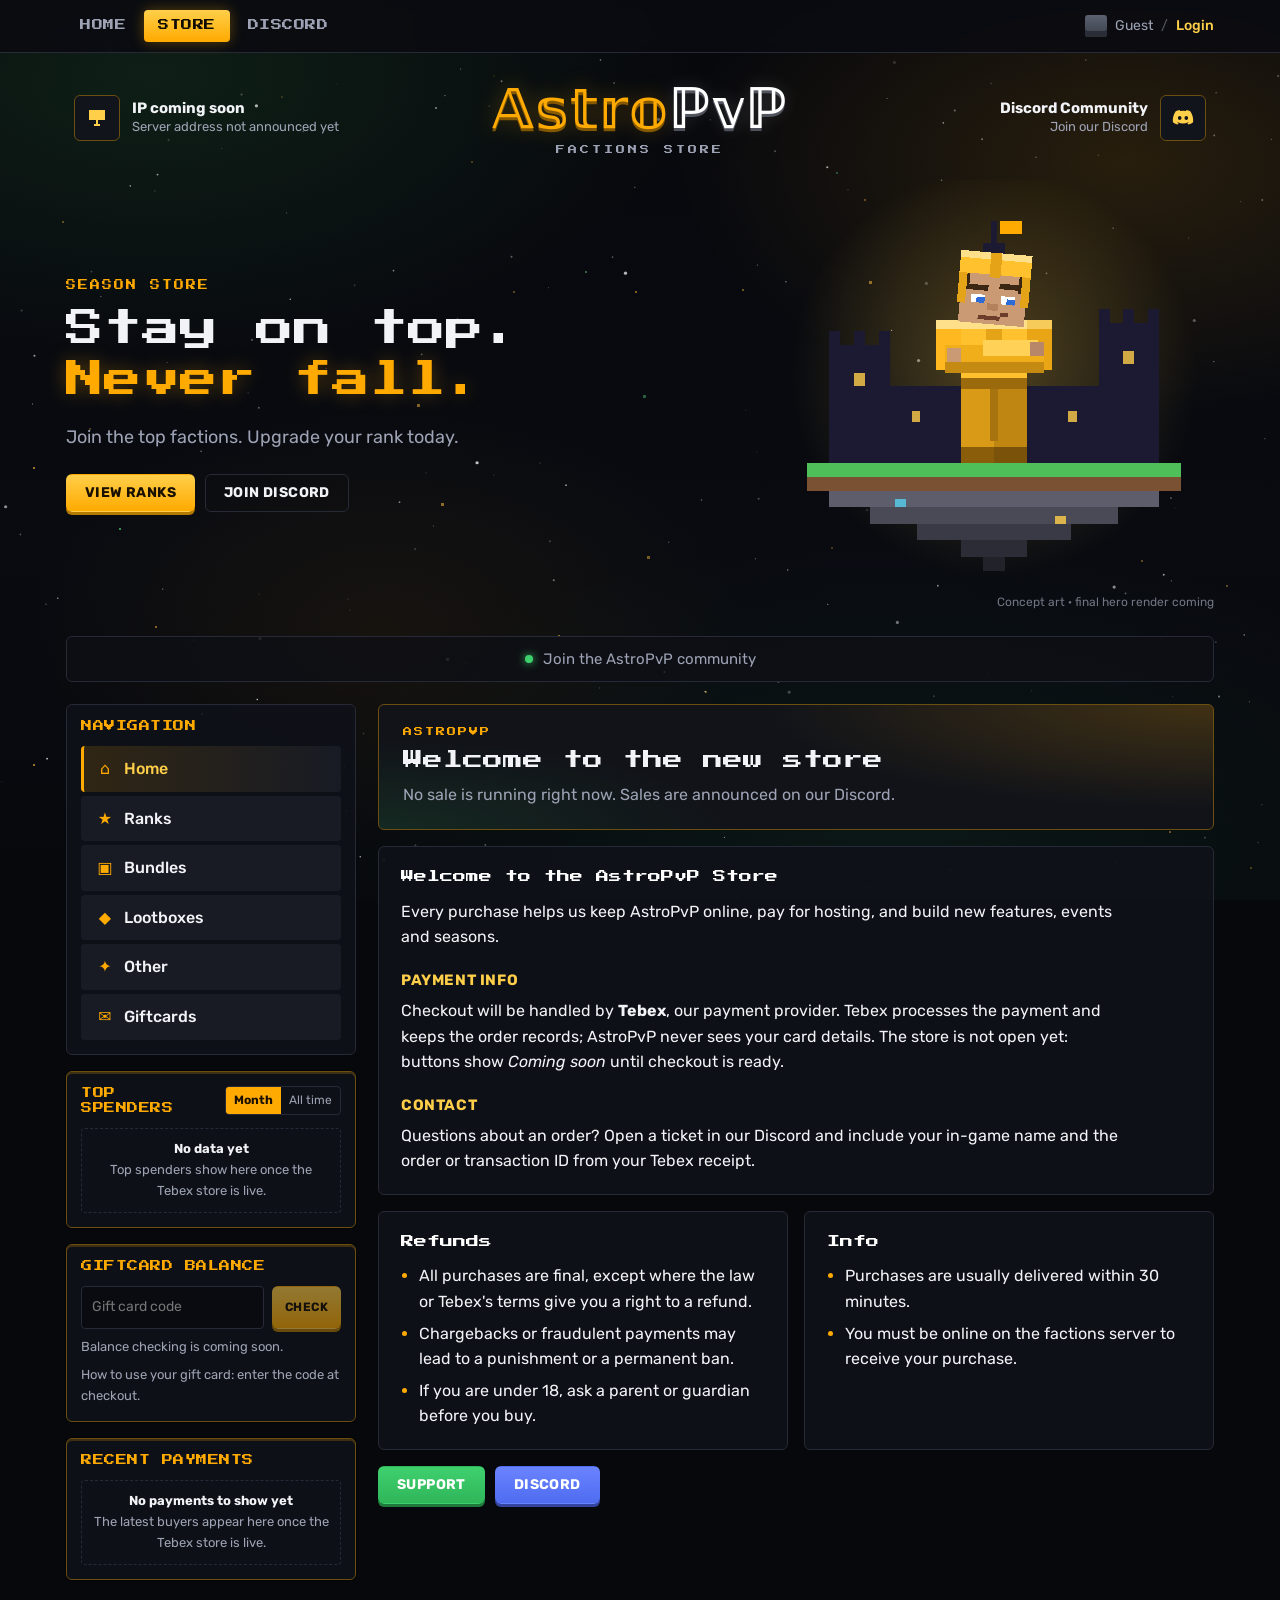
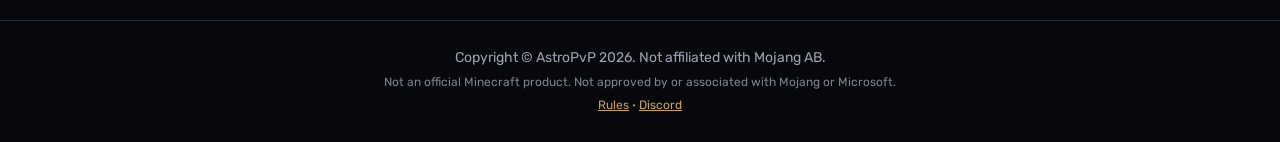
==== store/index.html @ b53cf750 "Add AstroPvP store page (Tebex-ready, placeholders for live data) New /store/: loader, animated spac" ====
<!DOCTYPE html>
<html lang="en">
<head>
<meta charset="utf-8">
<meta name="viewport" content="width=device-width, initial-scale=1">
<title>AstroPvP Store</title>
<meta name="description" content="AstroPvP store: ranks, bundles, lootboxes and gift cards for the AstroPvP factions server.">
<meta name="theme-color" content="#07080c">
<link rel="preconnect" href="https://fonts.googleapis.com">
<link rel="preconnect" href="https://fonts.gstatic.com" crossorigin>
<link href="https://fonts.googleapis.com/css2?family=Press+Start+2P&family=Rubik:wght@400;500;700&display=swap" rel="stylesheet">
<link rel="stylesheet" href="store.css?v=4">
<script>document.documentElement.classList.add('js');</script>
</head>
<body>

<!-- 1. Loading screen (removed on load, hard cap 1.5 s) -->
<div class="loader" id="loader" aria-hidden="true">
  <div class="loader-stack">
    <i style="--x:0;--y:0;--n:0"></i><i style="--x:1;--y:0;--n:1"></i><i style="--x:2;--y:0;--n:2"></i>
    <i style="--x:0.5;--y:1;--n:3"></i><i style="--x:1.5;--y:1;--n:4"></i>
    <i style="--x:1;--y:2;--n:5"></i>
  </div>
</div>

<!-- 2. Background: CSS nebula + canvas stars/particles -->
<div class="space-glow" aria-hidden="true"></div>
<canvas class="sky" id="sky" aria-hidden="true"></canvas>

<a class="skip" href="#main">Skip to content</a>

<!-- 3. Top bar -->
<nav class="topbar" aria-label="Site">
  <div class="wrap topbar-in">
    <ul class="topnav">
      <li><a href="../">Home</a></li>
      <li><a href="./" aria-current="page" class="active">Store</a></li>
      <li><a href="https://discord.gg/NtYpkCzpMy" data-link="discord" target="_blank" rel="noopener">Discord</a></li>
    </ul>
    <div class="account">
      <span class="guest" aria-hidden="true"></span>
      <span>Guest</span>
      <span class="sep" aria-hidden="true">/</span>
      <a href="#" id="login" class="login">Login</a>
    </div>
  </div>
</nav>

<!-- Header: IP / logo / Discord -->
<header class="masthead">
  <div class="wrap masthead-in">
    <button class="head-card ip-card" id="ipCard" type="button">
      <span class="head-ico" aria-hidden="true"><svg viewBox="0 0 24 24"><path d="M4 4h16v10H4zM9 18h6v2H9zM11 14h2v4h-2z" fill="currentColor"/></svg></span>
      <span class="head-txt">
        <b id="ipText">IP coming soon</b>
        <small id="ipHint">Server address not announced yet</small>
      </span>
    </button>

    <a class="logo" href="./" aria-label="AstroPvP store home">
      <span class="logo-word"><span class="logo-a">𝔸𝕤𝕥𝕣𝕠</span><span class="logo-p">ℙ𝕧ℙ</span></span>
      <small>Factions Store</small>
    </a>

    <a class="head-card discord-card" href="https://discord.gg/NtYpkCzpMy" data-link="discord" target="_blank" rel="noopener">
      <span class="head-txt right">
        <b>Discord Community</b>
        <small id="discordHint">Join our Discord</small>
      </span>
      <span class="head-ico" aria-hidden="true"><svg viewBox="0 0 24 24"><path fill="currentColor" d="M19.3 5.3A16 16 0 0 0 15.4 4l-.5 1a14.7 14.7 0 0 0-5.8 0L8.6 4a16 16 0 0 0-3.9 1.3C2.2 9 1.6 12.6 1.9 16.2a16 16 0 0 0 4.8 2.4l1-1.6c-.6-.2-1.1-.5-1.6-.8l.4-.3a11.4 11.4 0 0 0 11 0l.4.3-1.6.8 1 1.6a16 16 0 0 0 4.8-2.4c.4-4.2-.7-7.8-2.8-10.9ZM8.7 14c-1 0-1.8-.9-1.8-2s.8-2 1.8-2 1.8.9 1.8 2-.8 2-1.8 2Zm6.6 0c-1 0-1.8-.9-1.8-2s.8-2 1.8-2 1.8.9 1.8 2-.8 2-1.8 2Z"/></svg></span>
    </a>
  </div>
</header>

<!-- 7. Hero -->
<section class="wrap hero" aria-labelledby="heroTitle">
  <div class="hero-copy">
    <p class="eyebrow">Season store</p>
    <h1 id="heroTitle">Stay on top.<br><span>Never fall.</span></h1>
    <p class="hero-sub">Join the top factions. Upgrade your rank today.</p>
    <div class="hero-cta">
      <a class="btn gold" href="#ranks">View ranks</a>
      <a class="btn ghost" href="https://discord.gg/NtYpkCzpMy" data-link="discord" target="_blank" rel="noopener">Join Discord</a>
    </div>
  </div>
  <figure class="hero-art" id="heroArt">
    <!-- Original pixel concept (placeholder). A finished render can replace it: config.js -> heroImage -->
    <svg viewBox="0 0 320 300" role="img" aria-labelledby="heroArtTitle" shape-rendering="crispEdges">
      <title id="heroArtTitle">Concept art: a player in heroic gold armour, arms crossed, standing on a floating castle island in space</title>
      <defs>
        <radialGradient id="glow" cx="50%" cy="50%" r="50%"><stop offset="0" stop-color="#ffcf4a" stop-opacity=".28"/><stop offset="1" stop-color="#ffcf4a" stop-opacity="0"/></radialGradient>
      </defs>
      <circle cx="160" cy="140" r="150" fill="url(#glow)"/>
      <!-- castle silhouette -->
      <g fill="#1c1a33">
        <rect x="40" y="120" width="44" height="90"/><rect x="40" y="110" width="8" height="10"/><rect x="58" y="110" width="8" height="10"/><rect x="76" y="110" width="8" height="10"/>
        <rect x="236" y="104" width="44" height="106"/><rect x="236" y="94" width="8" height="10"/><rect x="254" y="94" width="8" height="10"/><rect x="272" y="94" width="8" height="10"/>
        <rect x="84" y="150" width="152" height="60"/>
        <rect x="140" y="70" width="40" height="80"/><rect x="152" y="46" width="16" height="24"/><rect x="158" y="30" width="4" height="16"/>
      </g>
      <g fill="#ffcf4a" opacity=".8">
        <rect x="58" y="140" width="8" height="10"/><rect x="254" y="124" width="8" height="10"/><rect x="156" y="90" width="8" height="12"/>
        <rect x="100" y="168" width="6" height="8"/><rect x="214" y="168" width="6" height="8"/>
      </g>
      <rect x="164" y="30" width="16" height="9" fill="#ffaa00"/>
      <!-- floating island -->
      <g>
        <rect x="24" y="206" width="272" height="10" fill="#4fbf5a"/>
        <rect x="24" y="216" width="272" height="10" fill="#7a5233"/>
        <rect x="40" y="226" width="240" height="12" fill="#5d5d6b"/>
        <rect x="70" y="238" width="180" height="12" fill="#4a4a57"/>
        <rect x="104" y="250" width="112" height="12" fill="#3a3a46"/>
        <rect x="136" y="262" width="48" height="12" fill="#2c2c36"/>
        <rect x="152" y="274" width="16" height="10" fill="#22222b"/>
        <rect x="88" y="232" width="8" height="6" fill="#55e0ff" opacity=".7"/><rect x="204" y="244" width="8" height="6" fill="#ffcf4a" opacity=".8"/>
      </g>
      <!-- player: head 8u, body 8x12u, u = 6 -->
      <g transform="translate(112 54)">
        <!-- legs -->
        <rect x="24" y="96" width="24" height="56" fill="#d99a17"/><rect x="48" y="96" width="24" height="56" fill="#c08612"/>
        <rect x="24" y="140" width="24" height="12" fill="#8a5d0b"/><rect x="48" y="140" width="24" height="12" fill="#7a520a"/>
        <rect x="45" y="96" width="6" height="40" fill="#a8740f"/>
        <!-- torso / chestplate -->
        <rect x="24" y="48" width="48" height="50" fill="#ffc22e"/>
        <rect x="24" y="48" width="48" height="6" fill="#ffe08a"/>
        <rect x="42" y="54" width="12" height="18" fill="#e5a417"/>
        <rect x="24" y="90" width="48" height="8" fill="#9b6a0c"/>
        <!-- upper arms -->
        <rect x="6" y="48" width="18" height="36" fill="#ffb81f"/><rect x="72" y="48" width="18" height="36" fill="#e9a516"/>
        <rect x="6" y="48" width="18" height="6" fill="#ffe08a"/><rect x="72" y="48" width="18" height="6" fill="#f7cb5a"/>
        <!-- crossed forearms -->
        <rect x="12" y="66" width="72" height="14" fill="#f0ae1b"/>
        <rect x="12" y="78" width="72" height="8" fill="#c58a12"/>
        <rect x="40" y="62" width="40" height="12" fill="#ffd257"/>
        <rect x="14" y="68" width="10" height="10" fill="#c99a74"/><rect x="74" y="64" width="10" height="10" fill="#b8876a"/>
        <!-- head, tilted slightly down -->
        <g transform="rotate(5 48 24) translate(0 3)">
          <rect x="24" y="0" width="48" height="48" fill="#c99a74"/>
          <!-- hair under helmet -->
          <rect x="24" y="12" width="6" height="12" fill="#3b2614"/><rect x="66" y="12" width="6" height="12" fill="#3b2614"/>
          <!-- helmet -->
          <rect x="22" y="-4" width="52" height="16" fill="#ffc22e"/><rect x="22" y="-4" width="52" height="5" fill="#ffe08a"/>
          <rect x="22" y="12" width="6" height="22" fill="#e5a417"/><rect x="68" y="12" width="6" height="22" fill="#e5a417"/>
          <rect x="44" y="-4" width="8" height="18" fill="#e5a417"/>
          <!-- brows + eyes looking down -->
          <rect x="30" y="20" width="14" height="4" fill="#3b2614"/><rect x="52" y="18" width="14" height="4" fill="#3b2614"/>
          <rect x="32" y="27" width="10" height="6" fill="#ffffff"/><rect x="54" y="27" width="10" height="6" fill="#ffffff"/>
          <rect x="36" y="29" width="6" height="4" fill="#2d6bd6"/><rect x="58" y="29" width="6" height="4" fill="#2d6bd6"/>
          <rect x="44" y="33" width="8" height="5" fill="#b3815c"/>
          <!-- smirk: one corner up -->
          <rect x="38" y="42" width="16" height="3" fill="#6b3d2a"/><rect x="54" y="39" width="6" height="3" fill="#6b3d2a"/>
        </g>
      </g>
    </svg>
    <figcaption>Concept art · final hero render coming</figcaption>
  </figure>
</section>

<!-- 10. Community strip -->
<div class="wrap">
  <p class="community" id="community"><span class="dot" aria-hidden="true"></span><span id="communityText">Join the AstroPvP community</span></p>
</div>

<div class="wrap layout">
  <!-- 4. Sidebar -->
  <aside class="sidebar" aria-label="Store sidebar">
    <section class="box">
      <h2 class="box-h">Navigation</h2>
      <ul class="catnav" id="catnav">
        <li><a href="#home" data-cat="home"><span class="ico" aria-hidden="true">⌂</span>Home</a></li>
        <li><a href="#ranks" data-cat="ranks"><span class="ico" aria-hidden="true">★</span>Ranks</a></li>
        <li><a href="#bundles" data-cat="bundles"><span class="ico" aria-hidden="true">▣</span>Bundles</a></li>
        <li><a href="#lootboxes" data-cat="lootboxes"><span class="ico" aria-hidden="true">◆</span>Lootboxes</a></li>
        <li><a href="#other" data-cat="other"><span class="ico" aria-hidden="true">✦</span>Other</a></li>
        <li><a href="#giftcards" data-cat="giftcards"><span class="ico" aria-hidden="true">✉</span>Giftcards</a></li>
      </ul>
    </section>

    <!-- 9. Top Spenders -->
    <section class="box gold" aria-labelledby="tsH">
      <div class="box-row">
        <h2 class="box-h" id="tsH">Top Spenders</h2>
        <div class="seg" role="group" aria-label="Top spenders period">
          <button type="button" data-period="month" aria-pressed="true">Month</button>
          <button type="button" data-period="all" aria-pressed="false">All time</button>
        </div>
      </div>
      <ol class="spenders" id="spenders"></ol>
    </section>

    <!-- 11. Giftcard Balance -->
    <section class="box gold" aria-labelledby="gcH">
      <h2 class="box-h" id="gcH">Giftcard Balance</h2>
      <form class="gc-form" id="gcForm">
        <label class="sr" for="gcCode">Gift card code</label>
        <input id="gcCode" name="code" autocomplete="off" spellcheck="false" placeholder="Gift card code" disabled>
        <button class="btn gold sm" type="submit" disabled>Check</button>
      </form>
      <p class="note" id="gcNote">Balance checking is coming soon.</p>
      <p class="note">How to use your gift card: enter the code at checkout.</p>
    </section>

    <!-- 8. Recent Payments -->
    <section class="box gold" aria-labelledby="rpH">
      <h2 class="box-h" id="rpH">Recent Payments</h2>
      <div class="payments" id="payments"></div>
    </section>
  </aside>

  <!-- 5. Main area -->
  <main id="main" class="content" tabindex="-1">

    <!-- HOME -->
    <section class="panel-view" id="view-home" data-view="home" aria-labelledby="homeH">
      <div class="sale" id="sale">
        <p class="sale-tag">AstroPvP</p>
        <p class="sale-title" id="saleTitle">Welcome to the new store</p>
        <p class="sale-text" id="saleText">No sale is running right now. Sales are announced on our Discord.</p>
      </div>

      <article class="panel">
        <h2 class="panel-h" id="homeH">Welcome to the AstroPvP Store</h2>
        <p>Every purchase helps us keep AstroPvP online, pay for hosting, and build new features, events and seasons.</p>
        <h3>Payment info</h3>
        <p>Checkout will be handled by <b>Tebex</b>, our payment provider. Tebex processes the payment and keeps the order records; AstroPvP never sees your card details. The store is not open yet: buttons show <i>Coming soon</i> until checkout is ready.</p>
        <h3>Contact</h3>
        <p>Questions about an order? Open a ticket in our Discord and include your in-game name and the order or transaction ID from your Tebex receipt.</p>
      </article>

      <div class="two">
        <article class="panel">
          <h2 class="panel-h">Refunds</h2>
          <ul class="list">
            <li>All purchases are final, except where the law or Tebex's terms give you a right to a refund.</li>
            <li>Chargebacks or fraudulent payments may lead to a punishment or a permanent ban.</li>
            <li>If you are under 18, ask a parent or guardian before you buy.</li>
          </ul>
        </article>
        <article class="panel">
          <h2 class="panel-h">Info</h2>
          <ul class="list">
            <li>Purchases are usually delivered within 30 minutes.</li>
            <li>You must be online on the factions server to receive your purchase.</li>
          </ul>
        </article>
      </div>

      <div class="actions">
        <a class="btn green" href="https://discord.gg/NtYpkCzpMy" data-link="support" target="_blank" rel="noopener">Support</a>
        <a class="btn blue" href="https://discord.gg/NtYpkCzpMy" data-link="discord" target="_blank" rel="noopener">Discord</a>
      </div>
    </section>

    <!-- RANKS -->
    <section class="panel-view" id="view-ranks" data-view="ranks" aria-labelledby="ranksH" hidden>
      <h2 class="view-h" id="ranksH">Ranks</h2>
      <div class="ranks" id="rankGrid"></div>
    </section>

    <!-- EMPTY CATEGORIES -->
    <section class="panel-view" id="view-bundles" data-view="bundles" aria-labelledby="bundlesH" hidden>
      <h2 class="view-h" id="bundlesH">Bundles</h2>
      <div class="soon"><p class="soon-ico" aria-hidden="true">▣</p><p><b>Bundles are coming soon!</b> Join our Discord to be the first to know.</p>
        <a class="btn blue" href="https://discord.gg/NtYpkCzpMy" data-link="discord" target="_blank" rel="noopener">Join Discord</a></div>
    </section>
    <section class="panel-view" id="view-lootboxes" data-view="lootboxes" aria-labelledby="lootH" hidden>
      <h2 class="view-h" id="lootH">Lootboxes</h2>
      <div class="soon"><p class="soon-ico" aria-hidden="true">◆</p><p><b>Lootboxes are coming soon!</b> Join our Discord to be the first to know.</p>
        <a class="btn blue" href="https://discord.gg/NtYpkCzpMy" data-link="discord" target="_blank" rel="noopener">Join Discord</a></div>
    </section>
    <section class="panel-view" id="view-other" data-view="other" aria-labelledby="otherH" hidden>
      <h2 class="view-h" id="otherH">Other</h2>
      <div class="soon"><p class="soon-ico" aria-hidden="true">✦</p><p><b>More items are coming soon!</b> Join our Discord to be the first to know.</p>
        <a class="btn blue" href="https://discord.gg/NtYpkCzpMy" data-link="discord" target="_blank" rel="noopener">Join Discord</a></div>
    </section>

    <!-- GIFTCARDS -->
    <section class="panel-view" id="view-giftcards" data-view="giftcards" aria-labelledby="giftH" hidden>
      <h2 class="view-h" id="giftH">Giftcards</h2>
      <article class="panel">
        <h3>How to use your gift card</h3>
        <p>Enter the code at checkout. The value is taken off your order total.</p>
        <p class="note">Gift cards will be sold here once the store opens. You can check a code's balance in the <b>Giftcard Balance</b> box when that is switched on.</p>
      </article>
    </section>
  </main>
</div>

<footer class="footer">
  <div class="wrap">
    <p>Copyright © AstroPvP 2026. Not affiliated with Mojang AB.</p>
    <p class="fine">Not an official Minecraft product. Not approved by or associated with Mojang or Microsoft.</p>
    <p class="fine"><a href="../">Rules</a> · <a href="https://discord.gg/NtYpkCzpMy" data-link="discord" target="_blank" rel="noopener">Discord</a></p>
  </div>
</footer>

<!-- Rank details dialog -->
<dialog class="modal" id="rankModal" aria-labelledby="rankModalH">
  <div class="modal-in">
    <button class="modal-x" type="button" data-close aria-label="Close">×</button>
    <h2 id="rankModalH">Rank</h2>
    <p class="modal-price" id="rankModalPrice"></p>
    <div id="rankModalBody"></div>
  </div>
</dialog>

<div class="toast" id="toast" role="status" aria-live="polite"></div>

<script src="config.js?v=4"></script>
<script src="ranks.js?v=4"></script>
<script src="store.js?v=4"></script>
</body>
</html>
---- store/store.css ----
/* AstroPvP Store: dark gray/black panels, Minecraft gold, white. Single dark theme by design. */
:root {
  --bg: #07080c;
  --panel: #12141b;
  --panel-2: #181b24;
  --line: #262a36;
  --line-gold: #6b4f10;
  --gold: #ffaa00;
  --gold-2: #ffcf4a;
  --gold-dim: #b37a00;
  --text: #f2f3f7;
  --muted: #9da3b4;
  --green: #2fb65a;
  --green-2: #3fd06e;
  --blue: #4f6cf0;
  --blue-2: #6a83ff;
  --red: #ff5a5a;
  --display: "Press Start 2P", ui-monospace, monospace;
  --body: "Rubik", system-ui, -apple-system, "Segoe UI", sans-serif;
  --r: 6px;
  color-scheme: dark;
}
* { box-sizing: border-box; }
html { scroll-behavior: smooth; }
body {
  margin: 0; min-height: 100vh;
  background: var(--bg); color: var(--text);
  font: 400 16px/1.6 var(--body);
  overflow-x: hidden;
}
a { color: var(--gold-2); }
img, svg { display: block; max-width: 100%; }
button { font: inherit; }
:focus-visible { outline: 3px solid var(--gold-2); outline-offset: 2px; border-radius: 3px; }
.wrap { max-width: 1180px; margin: 0 auto; padding: 0 16px; }
.sr { position: absolute; width: 1px; height: 1px; overflow: hidden; clip: rect(0 0 0 0); white-space: nowrap; }
.skip { position: absolute; left: 12px; top: -60px; z-index: 50; background: var(--gold); color: #000; padding: 8px 12px; font-weight: 700; }
.skip:focus { top: 12px; }

/* ---------- 1. Loader ---------- */
.loader { display: none; }
.js .loader {
  position: fixed; inset: 0; z-index: 100; display: grid; place-items: center;
  background: var(--bg); transition: opacity .45s ease, visibility .45s;
}
.loader.done { opacity: 0; visibility: hidden; }
.loader-stack { position: relative; width: 54px; height: 54px; }
.loader-stack i {
  --s: 18px;
  position: absolute; width: var(--s); height: var(--s);
  left: calc(var(--x) * var(--s)); bottom: calc(var(--y) * var(--s));
  background: var(--gold);
  box-shadow: inset -3px -3px 0 var(--gold-dim), inset 3px 3px 0 var(--gold-2), 0 0 10px #ffaa0055;
  opacity: 0;
  animation: blockfall 1.6s cubic-bezier(.3,.6,.4,1) infinite;
  animation-delay: calc(var(--n) * .09s);
}
@keyframes blockfall {
  0%   { transform: translateY(-70px); opacity: 0; }
  14%  { transform: translateY(0); opacity: 1; }
  62%  { transform: translateY(0); opacity: 1; }
  100% { transform: translateY(-90px); opacity: 0; }
}

/* ---------- 2. Background ---------- */
.space-glow {
  position: fixed; inset: 0; z-index: -2; pointer-events: none;
  background:
    radial-gradient(60% 45% at 12% 8%, #2a7a3c33 0%, transparent 70%),
    radial-gradient(50% 40% at 88% 18%, #b97d0a2e 0%, transparent 70%),
    radial-gradient(70% 50% at 70% 95%, #1d6b4a26 0%, transparent 70%),
    radial-gradient(40% 35% at 30% 70%, #8a5f0a1c 0%, transparent 70%),
    linear-gradient(#07080c, #090b11 60%, #07080c);
}
.sky { position: fixed; inset: 0; z-index: -1; width: 100%; height: 100%; pointer-events: none; }

/* ---------- 3. Top bar ---------- */
.topbar { background: #0b0c11e6; border-bottom: 1px solid var(--line); position: sticky; top: 0; z-index: 20; backdrop-filter: blur(6px); }
.topbar-in { display: flex; align-items: center; justify-content: space-between; gap: 12px; min-height: 52px; }
.topnav { display: flex; gap: 4px; list-style: none; margin: 0; padding: 0; }
.topnav a {
  display: block; padding: 8px 14px; color: var(--muted); text-decoration: none;
  font: 400 11px/1.5 var(--display); letter-spacing: .5px; border-radius: 4px; text-transform: uppercase;
}
.topnav a:hover { color: var(--text); background: var(--panel-2); }
.topnav a.active { color: #120c00; background: linear-gradient(var(--gold-2), var(--gold)); box-shadow: 0 0 14px #ffaa0055; }
.account { display: flex; align-items: center; gap: 8px; color: var(--muted); font-size: 14px; }
.account .guest { width: 22px; height: 22px; border-radius: 3px; background: linear-gradient(#5b6170, #3a3e49); box-shadow: inset 0 -6px 0 #2a2d36; }
.account .sep { opacity: .5; }
.login { color: var(--gold-2); text-decoration: none; font-weight: 500; }
.login:hover { text-decoration: underline; }

/* ---------- Header ---------- */
.masthead-in { display: grid; grid-template-columns: 1fr auto 1fr; align-items: center; gap: 16px; padding: 28px 16px 8px; }
.head-card {
  display: flex; align-items: center; gap: 12px; background: none; border: 0; padding: 8px; color: inherit;
  text-align: left; text-decoration: none; cursor: pointer; border-radius: var(--r); width: max-content; max-width: 100%;
}
.head-card:hover .head-ico { transform: translateY(-2px); box-shadow: 0 0 18px #ffaa0055; }
.discord-card { justify-self: end; }
.head-ico {
  flex: none; width: 46px; height: 46px; display: grid; place-items: center; border-radius: var(--r);
  background: var(--panel); border: 1px solid var(--line-gold); color: var(--gold-2); transition: transform .2s, box-shadow .2s;
}
.head-ico svg { width: 24px; height: 24px; }
.head-txt { display: grid; line-height: 1.3; }
.head-txt.right { text-align: right; }
.head-txt b { font-size: 15px; }
.head-txt small { color: var(--muted); font-size: 13px; }
.logo { text-align: center; text-decoration: none; line-height: 1; display: grid; gap: 8px; }
.logo-a, .logo-p { font: 700 clamp(30px, 5vw, 56px)/1 var(--body); letter-spacing: 1px; }
.logo-a { color: var(--gold); text-shadow: 0 0 22px #ffaa0066, 0 3px 0 #7a5200; }
.logo-p { color: #fff; text-shadow: 0 0 18px #ffffff33, 0 3px 0 #4a4d57; }
.logo-word { white-space: nowrap; }
.logo small { font: 400 9px/1 var(--display); color: var(--muted); letter-spacing: 3px; text-transform: uppercase; }

/* ---------- 7. Hero ---------- */
.hero { display: grid; grid-template-columns: 1.1fr .9fr; align-items: center; gap: 24px; padding-top: 18px; padding-bottom: 10px; }
.eyebrow { font: 400 10px/1 var(--display); color: var(--gold); letter-spacing: 2px; text-transform: uppercase; margin: 0 0 14px; }
.hero h1 { font: 400 clamp(22px, 3.6vw, 38px)/1.35 var(--display); margin: 0; text-wrap: balance; }
.hero h1 span { color: var(--gold); text-shadow: 0 0 20px #ffaa0055; }
.hero-sub { color: var(--muted); font-size: 18px; margin: 16px 0 22px; }
.hero-cta { display: flex; flex-wrap: wrap; gap: 10px; }
.hero-art { margin: 0; position: relative; }
.hero-art svg, .hero-art img { width: 100%; max-width: 440px; margin-left: auto; animation: float 6s ease-in-out infinite; }
.hero-art figcaption { text-align: right; font-size: 12px; color: var(--muted); opacity: .7; }
@keyframes float { 50% { transform: translateY(-8px); } }

/* ---------- Buttons ---------- */
.btn {
  display: inline-flex; align-items: center; justify-content: center; gap: 8px;
  padding: 11px 18px; border-radius: var(--r); border: 1px solid transparent; cursor: pointer;
  font: 700 14px/1 var(--body); letter-spacing: .4px; text-transform: uppercase; text-decoration: none; color: #fff;
  transition: transform .15s, filter .15s, box-shadow .15s;
}
.btn:hover { transform: translateY(-1px); filter: brightness(1.08); }
.btn:active { transform: translateY(1px); }
.btn.sm { padding: 9px 12px; font-size: 12px; }
.btn.gold { background: linear-gradient(var(--gold-2), var(--gold)); color: #1a1000; box-shadow: 0 3px 0 var(--gold-dim); }
.btn.ghost { background: transparent; border-color: var(--line); color: var(--text); }
.btn.ghost:hover { border-color: var(--gold-dim); }
.btn.green { background: linear-gradient(var(--green-2), var(--green)); box-shadow: 0 3px 0 #1d7a3b; }
.btn.blue { background: linear-gradient(var(--blue-2), var(--blue)); box-shadow: 0 3px 0 #33459e; }
.btn.soon { background: var(--panel-2); color: var(--muted); border-color: var(--line); box-shadow: none; cursor: not-allowed; }
.btn[disabled] { opacity: .55; cursor: not-allowed; transform: none; filter: none; }
.icon-btn {
  width: 42px; height: 40px; flex: none; border-radius: var(--r); border: 1px solid var(--line); background: var(--panel-2);
  color: var(--gold-2); cursor: pointer; font: 700 16px/1 var(--body);
}
.icon-btn:hover { border-color: var(--gold-dim); }

/* ---------- 10. Community ---------- */
.community {
  display: flex; align-items: center; justify-content: center; gap: 10px; margin: 14px 0 22px; padding: 10px 14px;
  border: 1px solid var(--line); border-radius: var(--r); background: #0e1016cc; color: var(--muted); font-size: 15px; text-align: center;
}
.community b { color: var(--gold-2); }
.community .dot { width: 8px; height: 8px; border-radius: 50%; background: var(--green-2); box-shadow: 0 0 8px var(--green-2); flex: none; }

/* ---------- Layout ---------- */
.layout { display: grid; grid-template-columns: 290px 1fr; gap: 22px; align-items: start; padding-bottom: 40px; }
.sidebar { display: grid; gap: 16px; min-width: 0; }
.sidebar > *, .content { min-width: 0; }
.box { background: #101219ee; border: 1px solid var(--line); border-radius: var(--r); padding: 14px; }
.box.gold { border-color: var(--line-gold); box-shadow: inset 0 2px 0 #ffaa0033, 0 0 0 1px #00000066; }
.box-h { font: 400 11px/1.4 var(--display); color: var(--gold); margin: 0 0 12px; letter-spacing: .5px; text-transform: uppercase; }
.box-row { display: flex; justify-content: space-between; align-items: flex-start; gap: 8px; }
.note { color: var(--muted); font-size: 13px; margin: 8px 0 0; }

.catnav { list-style: none; margin: 0; padding: 0; display: grid; gap: 4px; }
.catnav a {
  display: flex; align-items: center; gap: 10px; padding: 10px 12px; border-radius: 4px; color: var(--text); text-decoration: none;
  font-weight: 500; border-left: 3px solid transparent; background: var(--panel-2);
}
.catnav a:hover { border-left-color: var(--gold-dim); background: #1e212c; }
.catnav a[aria-current="true"] { border-left-color: var(--gold); background: linear-gradient(90deg, #ffaa0024, var(--panel-2)); color: var(--gold-2); }
.catnav .ico { width: 18px; text-align: center; color: var(--gold); }

.seg { display: inline-flex; border: 1px solid var(--line); border-radius: 4px; overflow: hidden; flex: none; }
.seg button { background: transparent; border: 0; color: var(--muted); padding: 4px 8px; font-size: 12px; cursor: pointer; }
.seg button[aria-pressed="true"] { background: var(--gold); color: #1a1000; font-weight: 700; }

/* 9. Top spenders */
.spenders { list-style: none; margin: 0; padding: 0; display: grid; gap: 6px; }
.spender { display: flex; align-items: center; gap: 10px; padding: 6px 8px; border-radius: 4px; background: var(--panel-2); position: relative; }
.spender .pos { width: 18px; color: var(--muted); font: 400 10px var(--display); }
.spender img, .head-ph { width: 28px; height: 28px; border-radius: 3px; image-rendering: pixelated; flex: none; }
.head-ph { background: repeating-linear-gradient(45deg, #232633 0 4px, #1b1e28 4px 8px); }
.spender .nm { font-weight: 700; flex: 1; min-width: 0; overflow: hidden; text-overflow: ellipsis; }
.badge { font-size: 11px; padding: 2px 6px; border-radius: 3px; background: #2a2f3d; color: var(--text); text-transform: uppercase; letter-spacing: .4px; }
.badge.galaxy { background: #3a2a6b; color: #d8c8ff; }
.badge.nebula { background: #5a1f4f; color: #ffc6ef; }
.spender.first { background: linear-gradient(90deg, #ffaa0026, var(--panel-2)); }
.crown { position: absolute; left: 32px; top: -9px; width: 18px; color: var(--gold-2); filter: drop-shadow(0 0 4px #ffaa00aa); }
.empty { color: var(--muted); font-size: 13px; padding: 10px; border: 1px dashed var(--line); border-radius: 4px; text-align: center; }
.empty b { color: var(--text); display: block; }

/* 11. Gift card */
.gc-form { display: flex; gap: 8px; }
.gc-form input {
  flex: 1; min-width: 0; padding: 9px 10px; border-radius: 4px; border: 1px solid var(--line); background: #0a0b10; color: var(--text); font: inherit; font-size: 14px;
}
.gc-form input:focus-visible { border-color: var(--gold); }

/* 8. Recent payments */
.payments { position: relative; }
.pay-viewport { overflow: hidden; padding: 10px 2px 4px; mask-image: linear-gradient(90deg, transparent, #000 8%, #000 92%, transparent); }
.pay-track { display: flex; gap: 10px; width: max-content; }
.pay-track.scroll { animation: payscroll var(--dur, 40s) linear infinite; }
.payments:hover .pay-track, .payments:focus-within .pay-track { animation-play-state: paused; }
@keyframes payscroll { to { transform: translateX(-50%); } }
.pay {
  position: relative; flex: none; width: 44px; height: 44px; padding: 0; border: 1px solid var(--line); border-radius: 4px;
  background: var(--panel-2); cursor: default;
}
.pay img { width: 100%; height: 100%; border-radius: 3px; image-rendering: pixelated; }
.pay.new { border-color: var(--gold); box-shadow: 0 0 12px #ffaa0088; animation: newglow 2.4s ease-in-out infinite; }
.pay.new::after {
  content: "NEW"; position: absolute; top: -8px; right: -8px; font: 400 7px/1 var(--display); padding: 3px 4px; border-radius: 2px;
  background: var(--gold); color: #1a1000;
}
@keyframes newglow { 50% { box-shadow: 0 0 20px #ffaa00cc; } }
.pay-card {
  position: absolute; z-index: 5; left: 50%; bottom: calc(100% + 10px); transform: translateX(-50%) translateY(4px);
  min-width: 180px; padding: 10px 12px; border-radius: var(--r); background: #0b0c11; border: 1px solid var(--line-gold);
  box-shadow: 0 10px 30px #000a; text-align: left; opacity: 0; visibility: hidden; transition: opacity .15s, transform .15s; pointer-events: none;
}
.pay-card b { display: block; font-size: 15px; color: #fff; }
.pay-card span { color: var(--muted); font-size: 13px; white-space: nowrap; }
.pay-card em { color: var(--gold-2); font-style: normal; }
.pay-pop { position: fixed; z-index: 60; }
.pay-pop.show { opacity: 1; visibility: visible; transform: translateX(-50%) translateY(0); }
.demo-flag { font: 400 8px var(--display); color: #1a1000; background: var(--red); padding: 3px 5px; border-radius: 2px; margin-left: 6px; vertical-align: middle; }

/* ---------- Main content ---------- */
.content:focus { outline: none; }
.panel-view[hidden] { display: none; }
.panel-view { display: grid; gap: 16px; animation: viewin .25s ease; }
@keyframes viewin { from { opacity: 0; transform: translateY(6px); } }
.view-h { font: 400 16px/1.4 var(--display); color: var(--gold); margin: 4px 0 0; }
.panel { background: #101219ee; border: 1px solid var(--line); border-radius: var(--r); padding: 20px 22px; }
.panel p { margin: 0 0 12px; max-width: 72ch; }
.panel p:last-child { margin-bottom: 0; }
.panel h3 { font-size: 15px; color: var(--gold-2); margin: 18px 0 6px; text-transform: uppercase; letter-spacing: .6px; }
.panel-h { font: 400 13px/1.5 var(--display); color: #fff; margin: 0 0 12px; }
.two { display: grid; grid-template-columns: 1fr 1fr; gap: 16px; }
.list { margin: 0; padding-left: 18px; display: grid; gap: 6px; }
.list li::marker { color: var(--gold); }
.actions { display: flex; flex-wrap: wrap; gap: 10px; }

.sale {
  position: relative; overflow: hidden; border-radius: var(--r); padding: 22px 24px; border: 1px solid var(--line-gold);
  background: radial-gradient(90% 140% at 100% 0%, #ffaa0033, transparent 60%), radial-gradient(70% 120% at 0% 100%, #2fb65a22, transparent 60%), #111319;
}
.sale::after {
  content: ""; position: absolute; inset: 0; pointer-events: none;
  background: linear-gradient(110deg, transparent 40%, #ffffff12 50%, transparent 60%); transform: translateX(-100%);
  animation: shine 5s ease-in-out infinite 1s;
}
@keyframes shine { 40%, 100% { transform: translateX(100%); } }
.sale-tag { font: 400 9px var(--display); color: var(--gold); letter-spacing: 2px; text-transform: uppercase; margin: 0 0 10px; }
.sale-title { font: 400 clamp(15px, 2.2vw, 20px)/1.4 var(--display); margin: 0 0 8px; }
.sale-text { color: var(--muted); margin: 0; }
.sale.on .sale-title { color: var(--gold-2); }

.soon { text-align: center; padding: 40px 20px; background: #101219ee; border: 1px dashed var(--line-gold); border-radius: var(--r); }
.soon p { margin: 0 0 16px; color: var(--muted); }
.soon b { color: var(--text); }
.soon-ico { font-size: 34px; color: var(--gold) !important; text-shadow: 0 0 14px #ffaa0088; }

/* ---------- 6. Ranks ---------- */
.ranks { display: grid; grid-template-columns: repeat(auto-fit, minmax(250px, 1fr)); gap: 16px; }
.rank {
  --accent: var(--gold);
  display: grid; gap: 12px; padding: 20px; border-radius: var(--r); background: #101219ee; border: 1px solid var(--line);
  position: relative; overflow: hidden; transition: border-color .2s, transform .2s;
}
.rank:hover, .rank:focus-within { border-color: var(--accent); transform: translateY(-2px); }
.rank::before { content: ""; position: absolute; inset: 0 0 auto; height: 3px; background: var(--accent); }
.rank.galaxy { --accent: #a98bff; }
.rank.nebula { --accent: #ff7ad9; }
.rank-gem {
  width: 64px; height: 64px; margin: 4px auto 0; image-rendering: pixelated;
  filter: drop-shadow(0 0 12px color-mix(in srgb, var(--accent) 60%, transparent));
}
.rank-name { font: 400 15px/1.4 var(--display); text-align: center; margin: 0; color: var(--accent); }
.rank-type { text-align: center; margin: -6px 0 0; color: var(--muted); font-size: 13px; text-transform: uppercase; letter-spacing: .8px; }
.rank-price { text-align: center; margin: 0; font: 700 30px/1 var(--body); }
.rank-price small { font-size: 15px; color: var(--muted); font-weight: 500; }
.rank-row { display: flex; gap: 8px; }
.rank-row .btn { flex: 1; }

/* ---------- Modal ---------- */
.modal { border: 1px solid var(--line-gold); border-radius: var(--r); background: #0d0f15; color: var(--text); padding: 0; width: min(560px, calc(100% - 32px)); max-height: calc(100% - 48px); }
.modal::backdrop { background: #000c; backdrop-filter: blur(3px); }
.modal-in { padding: 22px; position: relative; }
.modal h2 { font: 400 15px/1.4 var(--display); color: var(--gold); margin: 0 36px 6px 0; }
.modal-price { color: var(--muted); margin: 0 0 14px; }
.modal-x { position: absolute; right: 10px; top: 10px; width: 36px; height: 36px; border-radius: 4px; border: 1px solid var(--line); background: var(--panel-2); color: var(--text); font-size: 20px; cursor: pointer; }
.perks { margin: 0; padding: 0; list-style: none; display: grid; gap: 6px; }
.perks li { padding: 8px 10px; background: var(--panel-2); border-radius: 4px; border-left: 3px solid var(--gold-dim); }
.perks li.ph { border-left-color: var(--red); color: var(--muted); font-style: italic; }
.modal h3 { font-size: 13px; text-transform: uppercase; letter-spacing: .8px; color: var(--gold-2); margin: 16px 0 8px; }

/* ---------- Footer / toast ---------- */
.footer { border-top: 1px solid var(--line); background: #08090dcc; padding: 22px 0; text-align: center; color: var(--muted); font-size: 14px; }
.footer p { margin: 4px 0; }
.footer .fine { font-size: 12px; opacity: .8; }
.toast {
  position: fixed; left: 50%; bottom: 22px; transform: translate(-50%, 20px); z-index: 80; opacity: 0; pointer-events: none;
  background: #0b0c11; border: 1px solid var(--gold); color: var(--text); padding: 10px 16px; border-radius: var(--r); transition: .2s; box-shadow: 0 10px 30px #000a;
}
.toast.show { opacity: 1; transform: translate(-50%, 0); }

/* ---------- Responsive ---------- */
@media (max-width: 900px) {
  .layout { display: flex; flex-direction: column; gap: 16px; }
  .sidebar { display: contents; }
  .sidebar > .box:first-child { order: 1; }
  .content { order: 2; }
  .sidebar > .box.gold { order: 3; }
  .catnav { grid-template-columns: repeat(3, 1fr); }
  .hero { grid-template-columns: 1fr; text-align: center; }
  .hero-cta { justify-content: center; }
  .hero-art svg, .hero-art img { margin: 0 auto; max-width: 340px; }
  .hero-art figcaption { text-align: center; }
}
@media (max-width: 720px) {
  .masthead-in { grid-template-columns: minmax(0, 1fr) minmax(0, 1fr); padding-top: 18px; gap: 8px; }
  .head-card { width: auto; min-width: 0; }
  .head-txt { min-width: 0; }
  .logo { grid-column: 1 / -1; order: -1; }
  .head-txt small { font-size: 12px; }
  .two { grid-template-columns: 1fr; }
  .topnav a { padding: 8px 9px; font-size: 9px; }
  .account { font-size: 13px; }
  .account .guest { display: none; }
}
@media (max-width: 480px) {
  .catnav { grid-template-columns: repeat(2, 1fr); }
  .head-ico { width: 38px; height: 38px; }
  .head-card { gap: 8px; padding: 4px; }
  .head-txt b { font-size: 13px; }
  .panel { padding: 16px; }
}

/* ---------- Reduced motion ---------- */
@media (prefers-reduced-motion: reduce) {
  html { scroll-behavior: auto; }
  *, *::before, *::after { animation-duration: .001ms !important; animation-iteration-count: 1 !important; transition-duration: .001ms !important; }
  .loader-stack i { animation: none; opacity: 1; }
  .pay-track.scroll { animation: none; }
  .pay-viewport { overflow-x: auto; mask-image: none; }
  .hero-art svg, .hero-art img { animation: none; }
  .sale::after { display: none; }
}
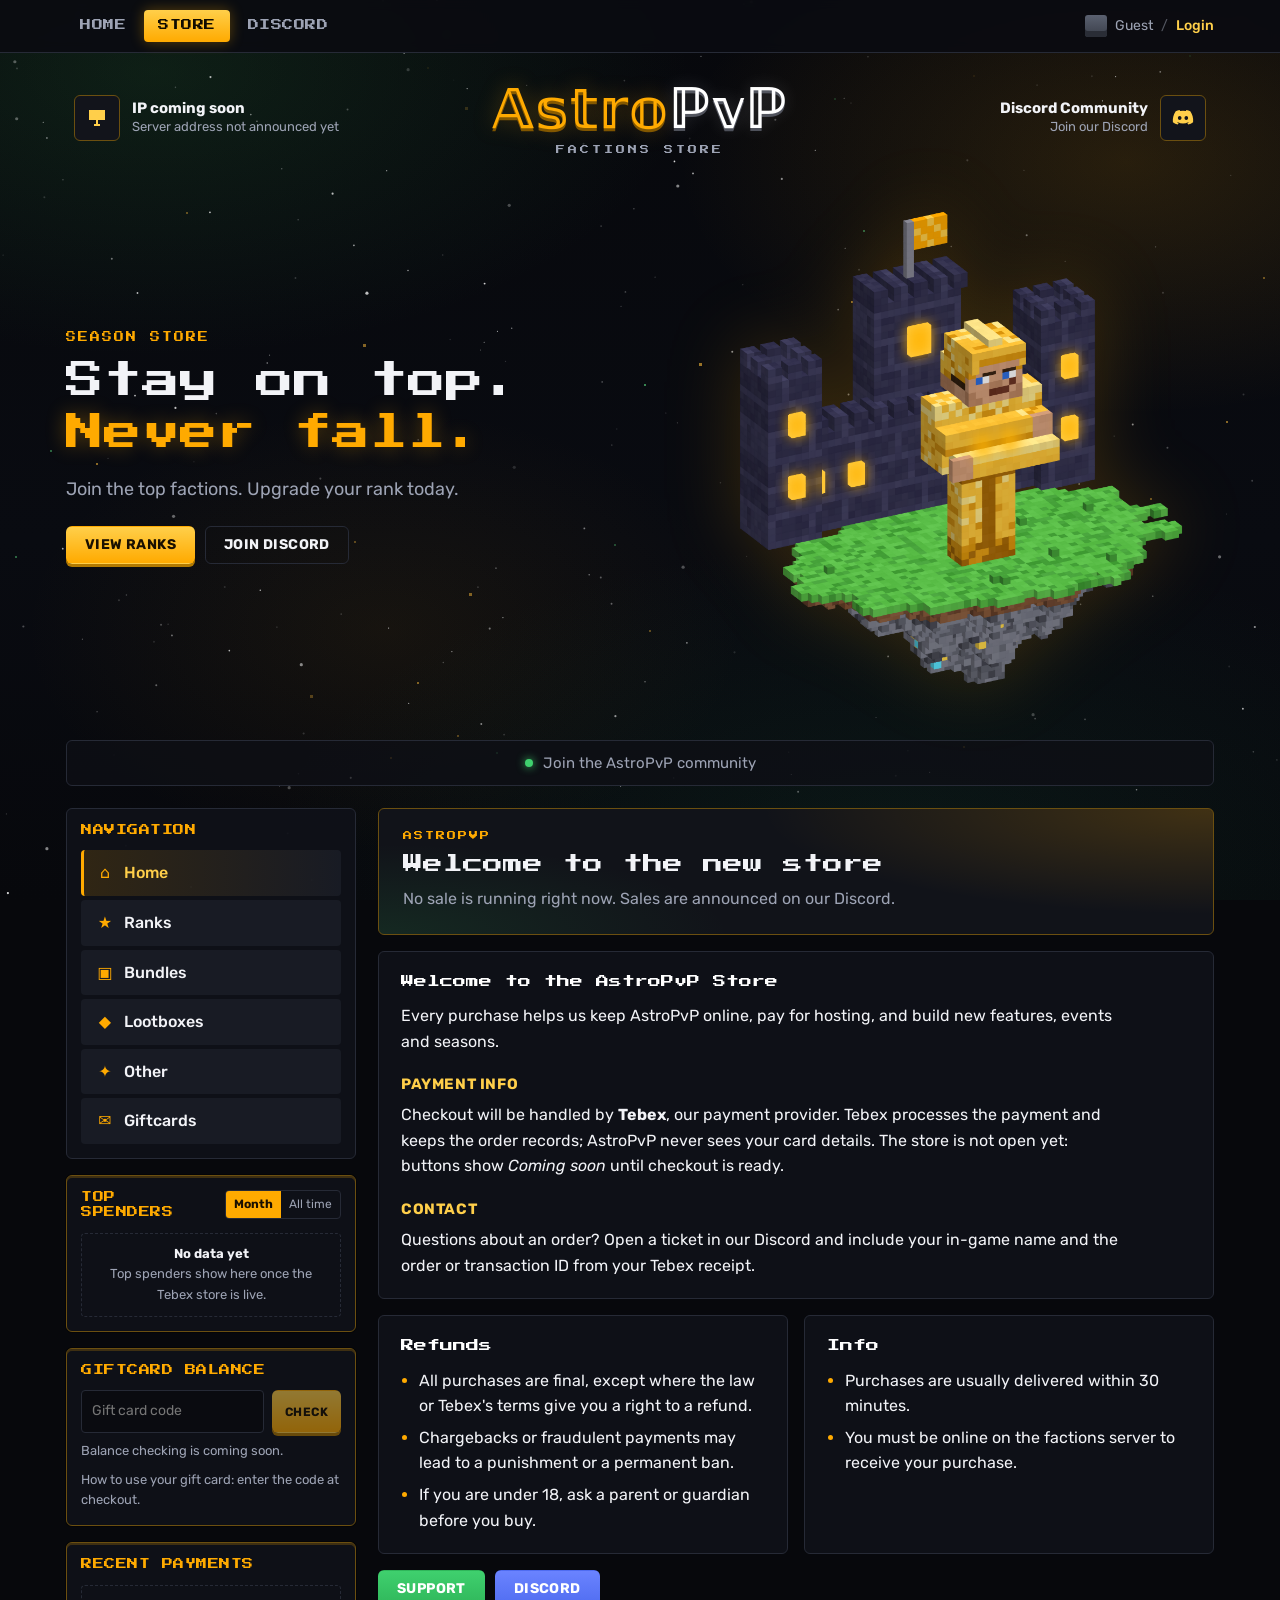
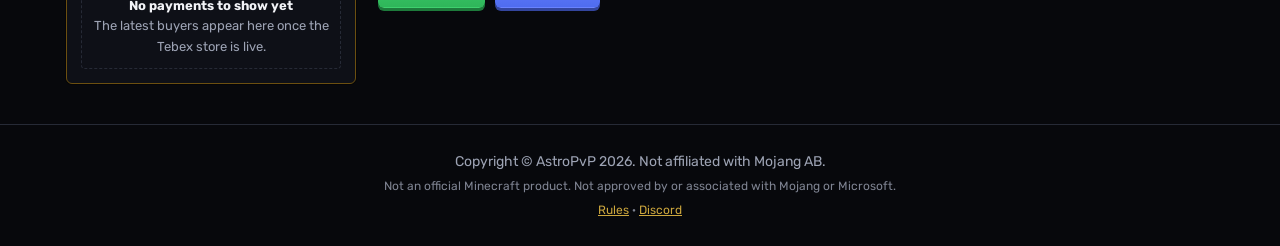
==== commit 1f47a2bc: "Store hero: replace flat placeholder with original voxel render Gold-armoured player, arms crossed, " ====
--- a/store/index.html
+++ b/store/index.html
@@ -9,7 +9,7 @@
 <link rel="preconnect" href="https://fonts.googleapis.com">
 <link rel="preconnect" href="https://fonts.gstatic.com" crossorigin>
 <link href="https://fonts.googleapis.com/css2?family=Press+Start+2P&family=Rubik:wght@400;500;700&display=swap" rel="stylesheet">
-<link rel="stylesheet" href="store.css?v=4">
+<link rel="stylesheet" href="store.css?v=6">
 <script>document.documentElement.classList.add('js');</script>
 </head>
 <body>
@@ -306,8 +306,8 @@
 
 <div class="toast" id="toast" role="status" aria-live="polite"></div>
 
-<script src="config.js?v=4"></script>
-<script src="ranks.js?v=4"></script>
-<script src="store.js?v=4"></script>
+<script src="config.js?v=6"></script>
+<script src="ranks.js?v=6"></script>
+<script src="store.js?v=6"></script>
 </body>
 </html>
--- a/store/store.css
+++ b/store/store.css
@@ -123,6 +123,7 @@
 .hero-cta { display: flex; flex-wrap: wrap; gap: 10px; }
 .hero-art { margin: 0; position: relative; }
 .hero-art svg, .hero-art img { width: 100%; max-width: 440px; margin-left: auto; animation: float 6s ease-in-out infinite; }
+.hero-art img { height: auto; max-width: 540px; filter: drop-shadow(0 0 36px #ffaa0030); }
 .hero-art figcaption { text-align: right; font-size: 12px; color: var(--muted); opacity: .7; }
 @keyframes float { 50% { transform: translateY(-8px); } }
 
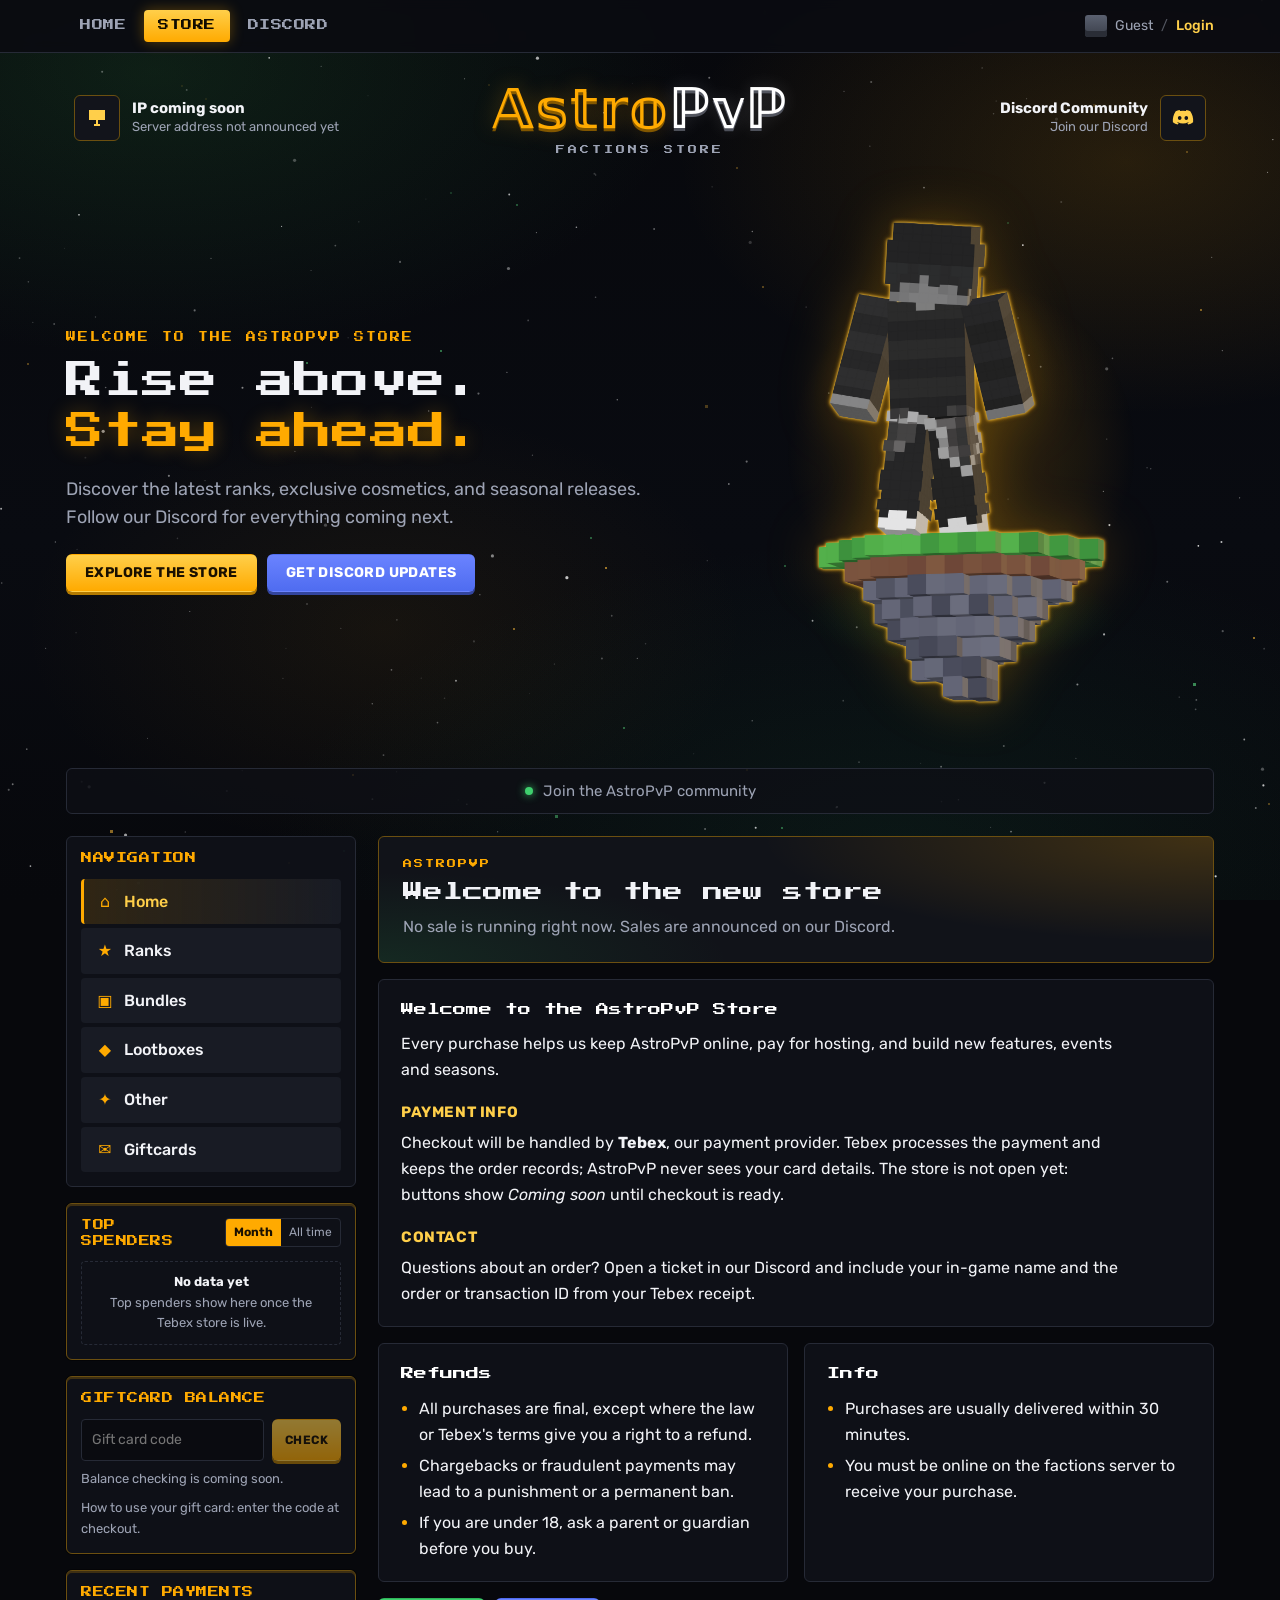
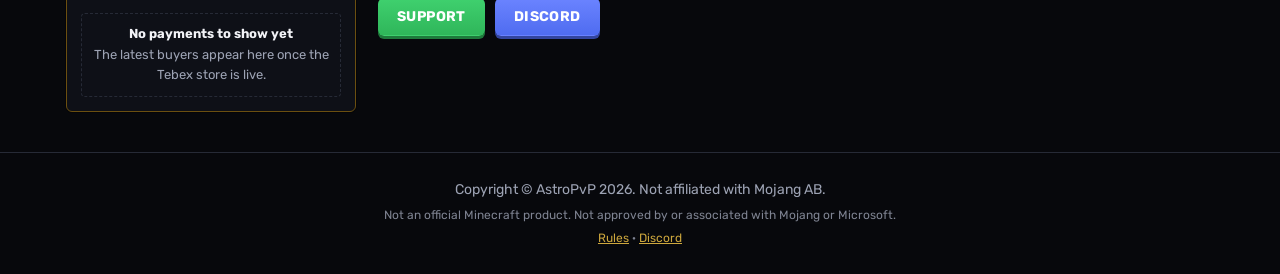
==== commit 12b523a5: "Store hero: XaitX's real skin render, new copy and buttons - Hero render built from XaitX's Mojang s" ====
--- a/store/index.html
+++ b/store/index.html
@@ -9,7 +9,7 @@
 <link rel="preconnect" href="https://fonts.googleapis.com">
 <link rel="preconnect" href="https://fonts.gstatic.com" crossorigin>
 <link href="https://fonts.googleapis.com/css2?family=Press+Start+2P&family=Rubik:wght@400;500;700&display=swap" rel="stylesheet">
-<link rel="stylesheet" href="store.css?v=6">
+<link rel="stylesheet" href="store.css?v=8">
 <script>document.documentElement.classList.add('js');</script>
 </head>
 <body>
@@ -75,84 +75,18 @@
 <!-- 7. Hero -->
 <section class="wrap hero" aria-labelledby="heroTitle">
   <div class="hero-copy">
-    <p class="eyebrow">Season store</p>
-    <h1 id="heroTitle">Stay on top.<br><span>Never fall.</span></h1>
-    <p class="hero-sub">Join the top factions. Upgrade your rank today.</p>
+    <p class="eyebrow">Welcome to the AstroPvP Store</p>
+    <h1 id="heroTitle">Rise above.<br><span>Stay ahead.</span></h1>
+    <p class="hero-sub">Discover the latest ranks, exclusive cosmetics, and seasonal releases. Follow our Discord for everything coming next.</p>
     <div class="hero-cta">
-      <a class="btn gold" href="#ranks">View ranks</a>
-      <a class="btn ghost" href="https://discord.gg/NtYpkCzpMy" data-link="discord" target="_blank" rel="noopener">Join Discord</a>
+      <a class="btn gold" href="#store" id="exploreBtn">Explore the store</a>
+      <a class="btn blue" href="https://discord.gg/NtYpkCzpMy" data-link="discord" target="_blank" rel="noopener">Get Discord updates</a>
     </div>
   </div>
   <figure class="hero-art" id="heroArt">
-    <!-- Original pixel concept (placeholder). A finished render can replace it: config.js -> heroImage -->
-    <svg viewBox="0 0 320 300" role="img" aria-labelledby="heroArtTitle" shape-rendering="crispEdges">
-      <title id="heroArtTitle">Concept art: a player in heroic gold armour, arms crossed, standing on a floating castle island in space</title>
-      <defs>
-        <radialGradient id="glow" cx="50%" cy="50%" r="50%"><stop offset="0" stop-color="#ffcf4a" stop-opacity=".28"/><stop offset="1" stop-color="#ffcf4a" stop-opacity="0"/></radialGradient>
-      </defs>
-      <circle cx="160" cy="140" r="150" fill="url(#glow)"/>
-      <!-- castle silhouette -->
-      <g fill="#1c1a33">
-        <rect x="40" y="120" width="44" height="90"/><rect x="40" y="110" width="8" height="10"/><rect x="58" y="110" width="8" height="10"/><rect x="76" y="110" width="8" height="10"/>
-        <rect x="236" y="104" width="44" height="106"/><rect x="236" y="94" width="8" height="10"/><rect x="254" y="94" width="8" height="10"/><rect x="272" y="94" width="8" height="10"/>
-        <rect x="84" y="150" width="152" height="60"/>
-        <rect x="140" y="70" width="40" height="80"/><rect x="152" y="46" width="16" height="24"/><rect x="158" y="30" width="4" height="16"/>
-      </g>
-      <g fill="#ffcf4a" opacity=".8">
-        <rect x="58" y="140" width="8" height="10"/><rect x="254" y="124" width="8" height="10"/><rect x="156" y="90" width="8" height="12"/>
-        <rect x="100" y="168" width="6" height="8"/><rect x="214" y="168" width="6" height="8"/>
-      </g>
-      <rect x="164" y="30" width="16" height="9" fill="#ffaa00"/>
-      <!-- floating island -->
-      <g>
-        <rect x="24" y="206" width="272" height="10" fill="#4fbf5a"/>
-        <rect x="24" y="216" width="272" height="10" fill="#7a5233"/>
-        <rect x="40" y="226" width="240" height="12" fill="#5d5d6b"/>
-        <rect x="70" y="238" width="180" height="12" fill="#4a4a57"/>
-        <rect x="104" y="250" width="112" height="12" fill="#3a3a46"/>
-        <rect x="136" y="262" width="48" height="12" fill="#2c2c36"/>
-        <rect x="152" y="274" width="16" height="10" fill="#22222b"/>
-        <rect x="88" y="232" width="8" height="6" fill="#55e0ff" opacity=".7"/><rect x="204" y="244" width="8" height="6" fill="#ffcf4a" opacity=".8"/>
-      </g>
-      <!-- player: head 8u, body 8x12u, u = 6 -->
-      <g transform="translate(112 54)">
-        <!-- legs -->
-        <rect x="24" y="96" width="24" height="56" fill="#d99a17"/><rect x="48" y="96" width="24" height="56" fill="#c08612"/>
-        <rect x="24" y="140" width="24" height="12" fill="#8a5d0b"/><rect x="48" y="140" width="24" height="12" fill="#7a520a"/>
-        <rect x="45" y="96" width="6" height="40" fill="#a8740f"/>
-        <!-- torso / chestplate -->
-        <rect x="24" y="48" width="48" height="50" fill="#ffc22e"/>
-        <rect x="24" y="48" width="48" height="6" fill="#ffe08a"/>
-        <rect x="42" y="54" width="12" height="18" fill="#e5a417"/>
-        <rect x="24" y="90" width="48" height="8" fill="#9b6a0c"/>
-        <!-- upper arms -->
-        <rect x="6" y="48" width="18" height="36" fill="#ffb81f"/><rect x="72" y="48" width="18" height="36" fill="#e9a516"/>
-        <rect x="6" y="48" width="18" height="6" fill="#ffe08a"/><rect x="72" y="48" width="18" height="6" fill="#f7cb5a"/>
-        <!-- crossed forearms -->
-        <rect x="12" y="66" width="72" height="14" fill="#f0ae1b"/>
-        <rect x="12" y="78" width="72" height="8" fill="#c58a12"/>
-        <rect x="40" y="62" width="40" height="12" fill="#ffd257"/>
-        <rect x="14" y="68" width="10" height="10" fill="#c99a74"/><rect x="74" y="64" width="10" height="10" fill="#b8876a"/>
-        <!-- head, tilted slightly down -->
-        <g transform="rotate(5 48 24) translate(0 3)">
-          <rect x="24" y="0" width="48" height="48" fill="#c99a74"/>
-          <!-- hair under helmet -->
-          <rect x="24" y="12" width="6" height="12" fill="#3b2614"/><rect x="66" y="12" width="6" height="12" fill="#3b2614"/>
-          <!-- helmet -->
-          <rect x="22" y="-4" width="52" height="16" fill="#ffc22e"/><rect x="22" y="-4" width="52" height="5" fill="#ffe08a"/>
-          <rect x="22" y="12" width="6" height="22" fill="#e5a417"/><rect x="68" y="12" width="6" height="22" fill="#e5a417"/>
-          <rect x="44" y="-4" width="8" height="18" fill="#e5a417"/>
-          <!-- brows + eyes looking down -->
-          <rect x="30" y="20" width="14" height="4" fill="#3b2614"/><rect x="52" y="18" width="14" height="4" fill="#3b2614"/>
-          <rect x="32" y="27" width="10" height="6" fill="#ffffff"/><rect x="54" y="27" width="10" height="6" fill="#ffffff"/>
-          <rect x="36" y="29" width="6" height="4" fill="#2d6bd6"/><rect x="58" y="29" width="6" height="4" fill="#2d6bd6"/>
-          <rect x="44" y="33" width="8" height="5" fill="#b3815c"/>
-          <!-- smirk: one corner up -->
-          <rect x="38" y="42" width="16" height="3" fill="#6b3d2a"/><rect x="54" y="39" width="6" height="3" fill="#6b3d2a"/>
-        </g>
-      </g>
-    </svg>
-    <figcaption>Concept art · final hero render coming</figcaption>
+    <div class="hero-halo" aria-hidden="true"></div>
+    <img src="img/xaitx.png?v=8" width="686" height="1046" fetchpriority="high"
+      alt="XaitX's Minecraft character, a dark outfit with grey details, standing on a floating island in space">
   </figure>
 </section>
 
@@ -161,7 +95,7 @@
   <p class="community" id="community"><span class="dot" aria-hidden="true"></span><span id="communityText">Join the AstroPvP community</span></p>
 </div>
 
-<div class="wrap layout">
+<div class="wrap layout" id="store">
   <!-- 4. Sidebar -->
   <aside class="sidebar" aria-label="Store sidebar">
     <section class="box">
@@ -306,8 +240,8 @@
 
 <div class="toast" id="toast" role="status" aria-live="polite"></div>
 
-<script src="config.js?v=6"></script>
-<script src="ranks.js?v=6"></script>
-<script src="store.js?v=6"></script>
+<script src="config.js?v=8"></script>
+<script src="ranks.js?v=8"></script>
+<script src="store.js?v=8"></script>
 </body>
 </html>
--- a/store/store.css
+++ b/store/store.css
@@ -121,10 +121,17 @@
 .hero h1 span { color: var(--gold); text-shadow: 0 0 20px #ffaa0055; }
 .hero-sub { color: var(--muted); font-size: 18px; margin: 16px 0 22px; }
 .hero-cta { display: flex; flex-wrap: wrap; gap: 10px; }
-.hero-art { margin: 0; position: relative; }
-.hero-art svg, .hero-art img { width: 100%; max-width: 440px; margin-left: auto; animation: float 6s ease-in-out infinite; }
-.hero-art img { height: auto; max-width: 540px; filter: drop-shadow(0 0 36px #ffaa0030); }
-.hero-art figcaption { text-align: right; font-size: 12px; color: var(--muted); opacity: .7; }
+.hero-art { margin: 0; position: relative; display: grid; place-items: center; }
+.hero-halo {
+  position: absolute; inset: 6% 4% 10%; border-radius: 50%; pointer-events: none;
+  background: radial-gradient(closest-side, #ffaa0030, #ffaa0010 55%, transparent 75%),
+    radial-gradient(closest-side at 50% 85%, #2fb65a22, transparent 70%);
+}
+.hero-art img {
+  position: relative; width: 100%; max-width: 370px; height: auto;
+  filter: drop-shadow(0 0 1.5px #ffcf4a) drop-shadow(0 0 2px #ffaa00aa) drop-shadow(0 0 26px #ffaa0040);
+  animation: float 6s ease-in-out infinite;
+}
 @keyframes float { 50% { transform: translateY(-8px); } }
 
 /* ---------- Buttons ---------- */
@@ -235,6 +242,7 @@
 
 /* ---------- Main content ---------- */
 .content:focus { outline: none; }
+#store, #main { scroll-margin-top: 64px; }
 .panel-view[hidden] { display: none; }
 .panel-view { display: grid; gap: 16px; animation: viewin .25s ease; }
 @keyframes viewin { from { opacity: 0; transform: translateY(6px); } }
@@ -323,8 +331,7 @@
   .catnav { grid-template-columns: repeat(3, 1fr); }
   .hero { grid-template-columns: 1fr; text-align: center; }
   .hero-cta { justify-content: center; }
-  .hero-art svg, .hero-art img { margin: 0 auto; max-width: 340px; }
-  .hero-art figcaption { text-align: center; }
+  .hero-art img { max-width: 250px; }
 }
 @media (max-width: 720px) {
   .masthead-in { grid-template-columns: minmax(0, 1fr) minmax(0, 1fr); padding-top: 18px; gap: 8px; }
@@ -352,6 +359,6 @@
   .loader-stack i { animation: none; opacity: 1; }
   .pay-track.scroll { animation: none; }
   .pay-viewport { overflow-x: auto; mask-image: none; }
-  .hero-art svg, .hero-art img { animation: none; }
+  .hero-art img { animation: none; }
   .sale::after { display: none; }
 }
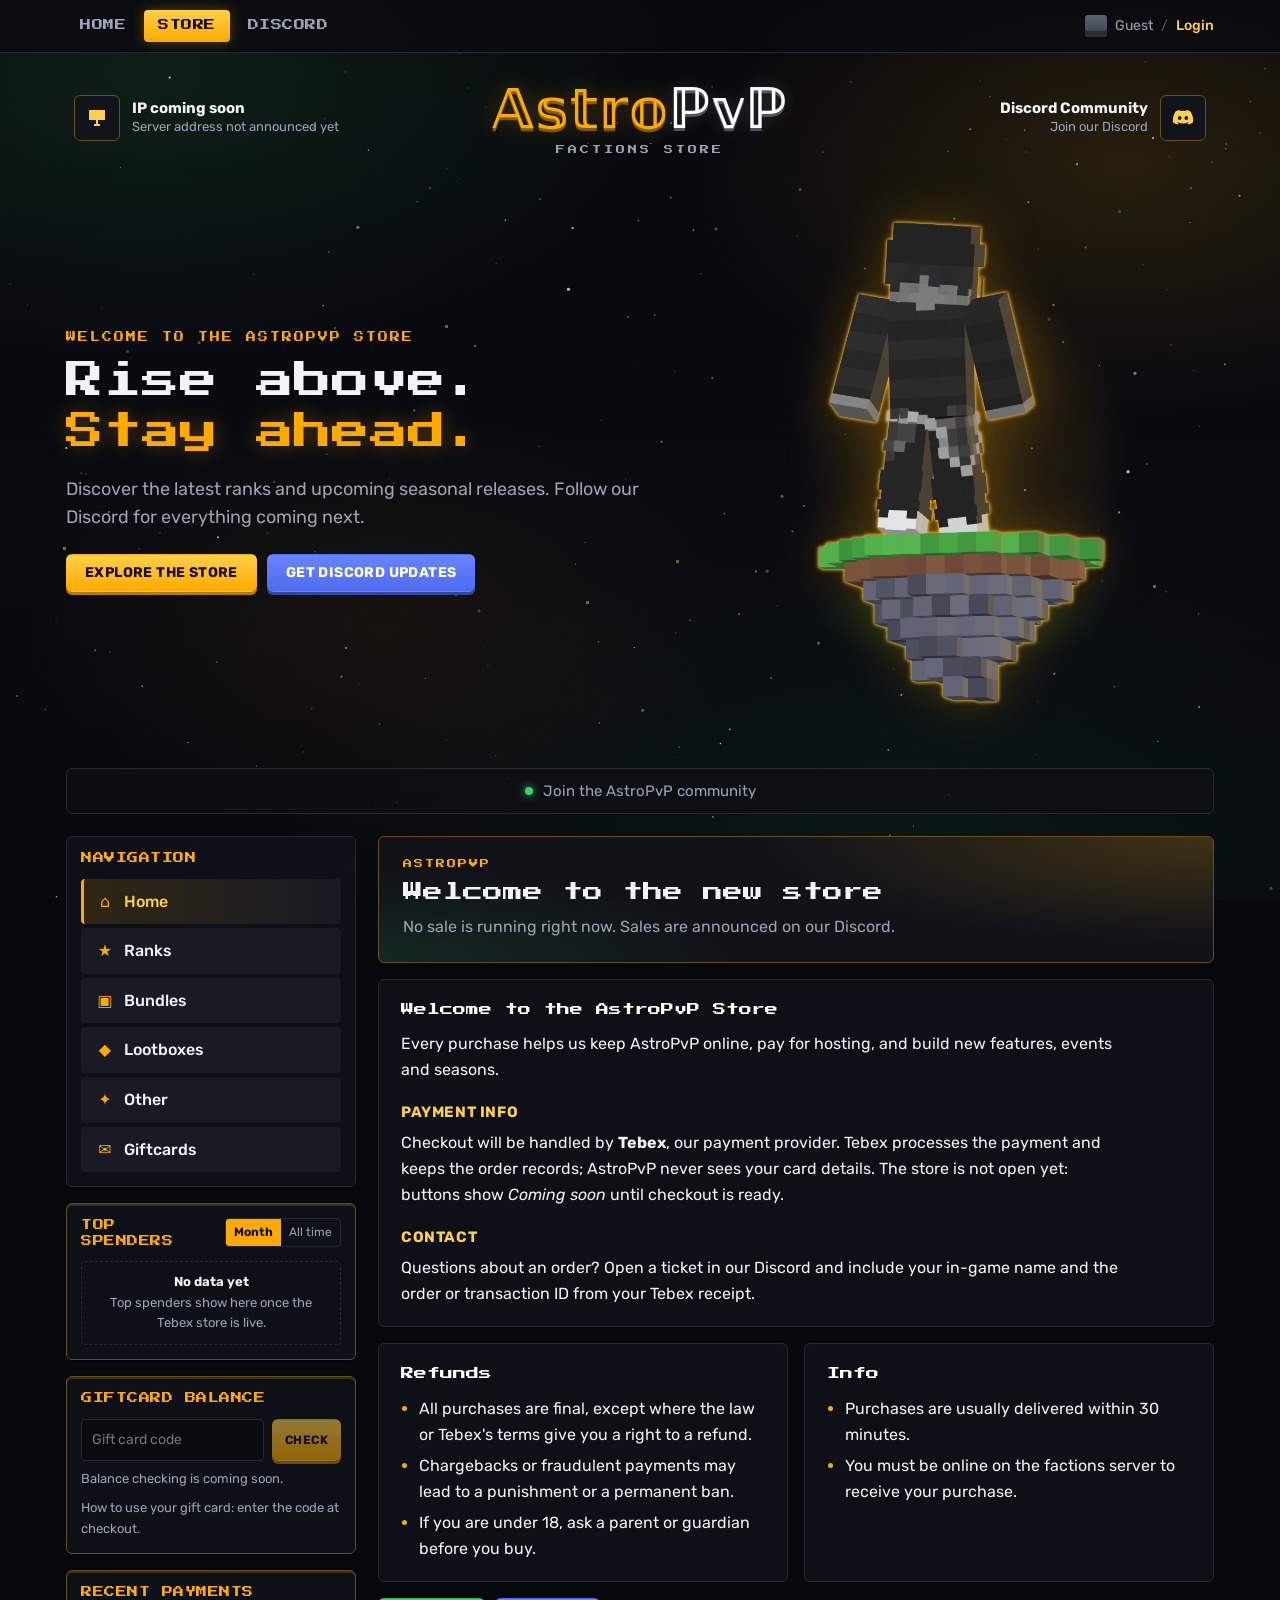
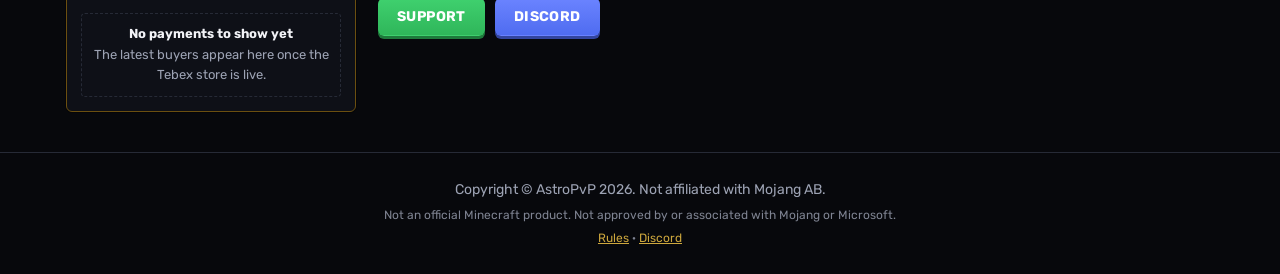
==== commit b4df1959: "Store hero: only mention products we offer (drop cosmetics) Co-Authored-By: Claude Opus 5.5 <noreply" ====
--- a/store/index.html
+++ b/store/index.html
@@ -77,7 +77,7 @@
   <div class="hero-copy">
     <p class="eyebrow">Welcome to the AstroPvP Store</p>
     <h1 id="heroTitle">Rise above.<br><span>Stay ahead.</span></h1>
-    <p class="hero-sub">Discover the latest ranks, exclusive cosmetics, and seasonal releases. Follow our Discord for everything coming next.</p>
+    <p class="hero-sub">Discover the latest ranks and upcoming seasonal releases. Follow our Discord for everything coming next.</p>
     <div class="hero-cta">
       <a class="btn gold" href="#store" id="exploreBtn">Explore the store</a>
       <a class="btn blue" href="https://discord.gg/NtYpkCzpMy" data-link="discord" target="_blank" rel="noopener">Get Discord updates</a>
